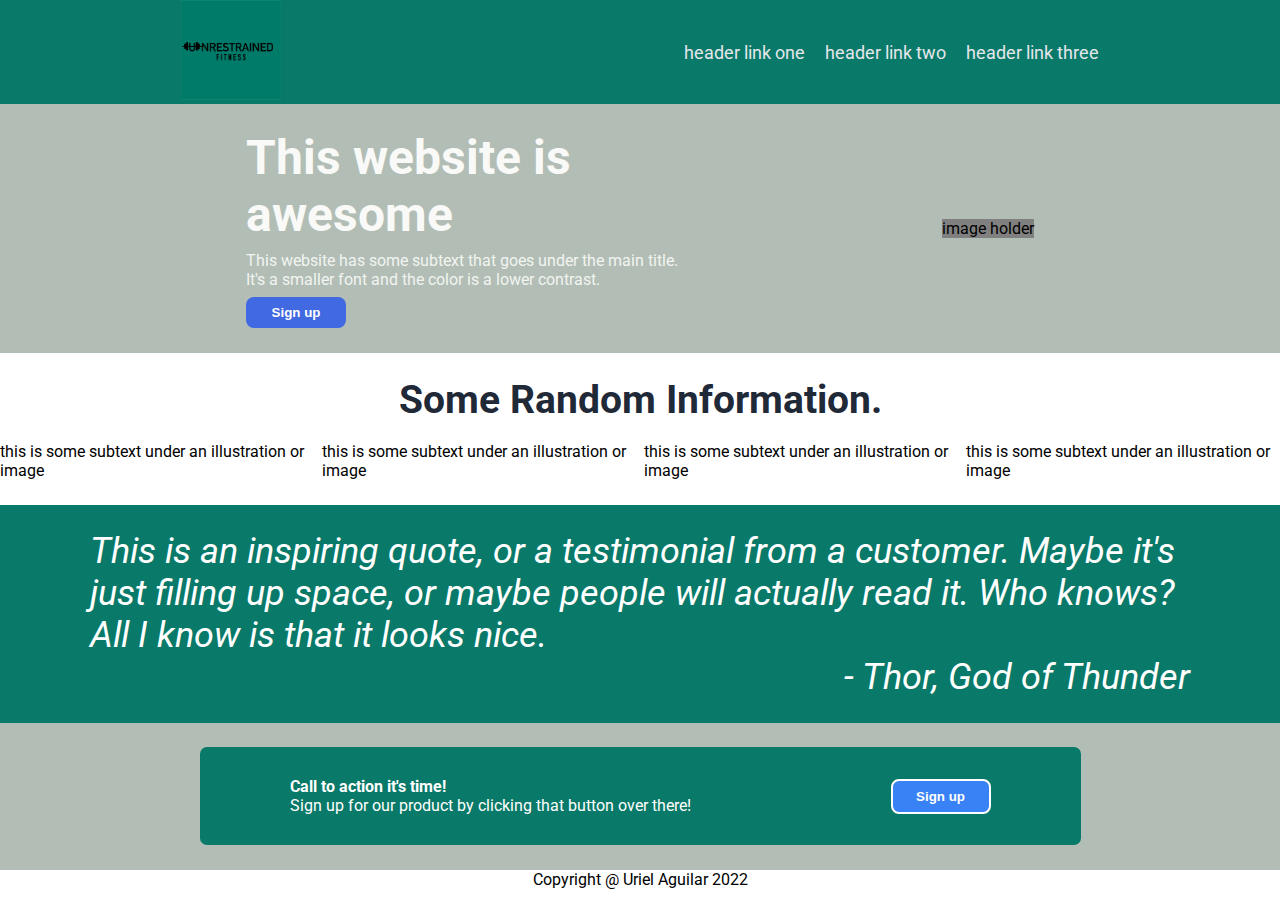
==== index.html @ 5ec1c8d8 "Added Logo to headere" ====
<!DOCTYPE html>
<html lang="en">
<head>
    <meta charset="UTF-8">
    <meta http-equiv="X-UA-Compatible" content="IE=edge">
    <meta name="viewport" content="width=device-width, initial-scale=1.0">
    <title>Uri's Landing Page</title>
    <link href="https://fonts.googleapis.com/css2?family=Roboto:ital,wght@0,300;1,300&display=swap" rel="stylesheet">
    <link rel="stylesheet" href="styles.css">
</head>
<body>
    <div class="header">
        <div class="logo">
            <img src="images/Gymlogo.jpg">
        </div>
        <div class="links">
            <ul>
                <a href=""><li>header link one</li></a>
                <a href=""><li>header link two</li></a>
                <a href=""><li>header link three</li></a>
            </ul>
        </div>
    </div> 
    <div class="main">
        <div class="modal">
            <div class="top">This website is awesome</div>
            <div class="sub">This website has some subtext that goes under the main title. It's a smaller font and the color is a lower contrast.</div>
            <button class="sign">Sign up</button>
        </div>
        <div class="image">
            image holder
        </div>
    </div>
    <div class="random">
        <div class="bold">Some Random Information.</div>
        <div class="random-images">
            <div class="picture1">
                <img>
                <div class="text">this is some subtext under an illustration or image</div>
            </div>
            <div class="picture2">
                <img>
                <div class="text">this is some subtext under an illustration or image</div>
            </div>
            <div class="picture3">
                <img>
                <div class="text">this is some subtext under an illustration or image</div>
            </div>
            <div class="picture4">
                <img>
                <div class="text">this is some subtext under an illustration or image</div>
            </div>
        </div>
    </div>
    <div class="inspiring">  
        <div class="god"> This is an inspiring quote, or a testimonial from a customer. Maybe it's just filling up space, or maybe people will actually read it. Who knows? All I know is that it looks nice.
            <div class="thor">- Thor, God of Thunder</div>
        </div>
    </div>
    <div class="action">
        <div class="call">
            <div class="tight">
                <div class="time">
                    Call to action it's time!
                </div>
                <div class="product">
                    Sign up for our product by clicking that button over there!
                </div>
            </div>
            <button class="there">Sign up</button>
        </div>
    </div>
    <div class="footer">
        Copyright @ Uriel Aguilar 2022
    </div>
</body>
</html>
---- styles.css ----
body {
    margin: 0;
    padding: 0;
    min-height: 100vh;
    display: flex;
    flex-direction: column;
    font-family: 'Roboto', sans-serif;
}
/* Start of header */
.header {
    background-color: #097969;
    display: flex;
    justify-content: space-around;
    align-items: center;
}

.logo img {
    width: auto;
    height: 100px;
}

.links ul {
    display: flex;
    gap: 20px;
}

.links a {
    list-style: none;
    text-decoration: none;
    color:  #E5E7EB;
    font-size: 18px;
}

/* Start of 1st block */
.main {
    background-color: #B2BEB5;
    display: flex;
    justify-content: space-evenly;
    align-items: center;
    flex-grow: 1;
}

.modal {
    display: flex;
    flex-direction: column;
    max-width: 450px;
    gap: 8px;
}

.top {
    font-weight: bolder;
    color: #f9faf8;
    font-size: 48px;
}

.sub {
    color: #f9faf8ea;
}

button {
    padding: 8px 16px;
    border-radius: 8px;
    width: 100px;
}

button.sign {
    background-color: royalblue;
    border: 1px;
    color: white;
    font-weight: bold;
}

.image {
    display: flex;
    max-width: 450px; /* Don't know if we might edit this , leave it for now! */
    background-color: grey;
}
/* Start of 2nd block */

.random {
    background-color: white;
    display: flex;
    flex-direction: column;
    flex-grow: 1;
    justify-content: center;
}

.bold {
    font-size: 39px;
    color: #1f2937;
    font-weight: bolder;
    display: flex;
    justify-content: center;
}

.random-images {
    display: flex;
    justify-content: center;
    gap: 8px;
}

/* Start of 3rd block */

.inspiring {
    background-color: #097969;
    display: flex;
    align-items: center;
    justify-content: center;
    flex-grow: 1;
}

.god {
    font-size: 36px;
    font-style: italic;
    color: white;
    display: flex;
    flex-direction: column;
    width: 1100px;
}


.thor {
    display: flex;
    align-self: flex-end;
}

/* Start of 4th block*/

.action {
    display: flex;
    flex-grow: 1;
    justify-content: center;
    align-items: center;
    background-color: #B2BEB5;
}

.call {
    background-color: #097969;
    color: white;
    display: flex;
    align-items: center;
    padding:  30px 90px;
    border-radius: 7px;
    gap: 200px;
}


.time {
    margin-right: auto;
    font-weight: bold;
}

.call button {
    background-color: #3882f6;
    color: white;
    font-weight: bold;
}

.call button.there {
   border-color: white;
   border-style: solid;
}


/* footer */

.footer {
    background-color: white;
    display: flex;   
    flex-grow: 1;
    max-height: 30px;
    color: black;
    justify-content: center;
}
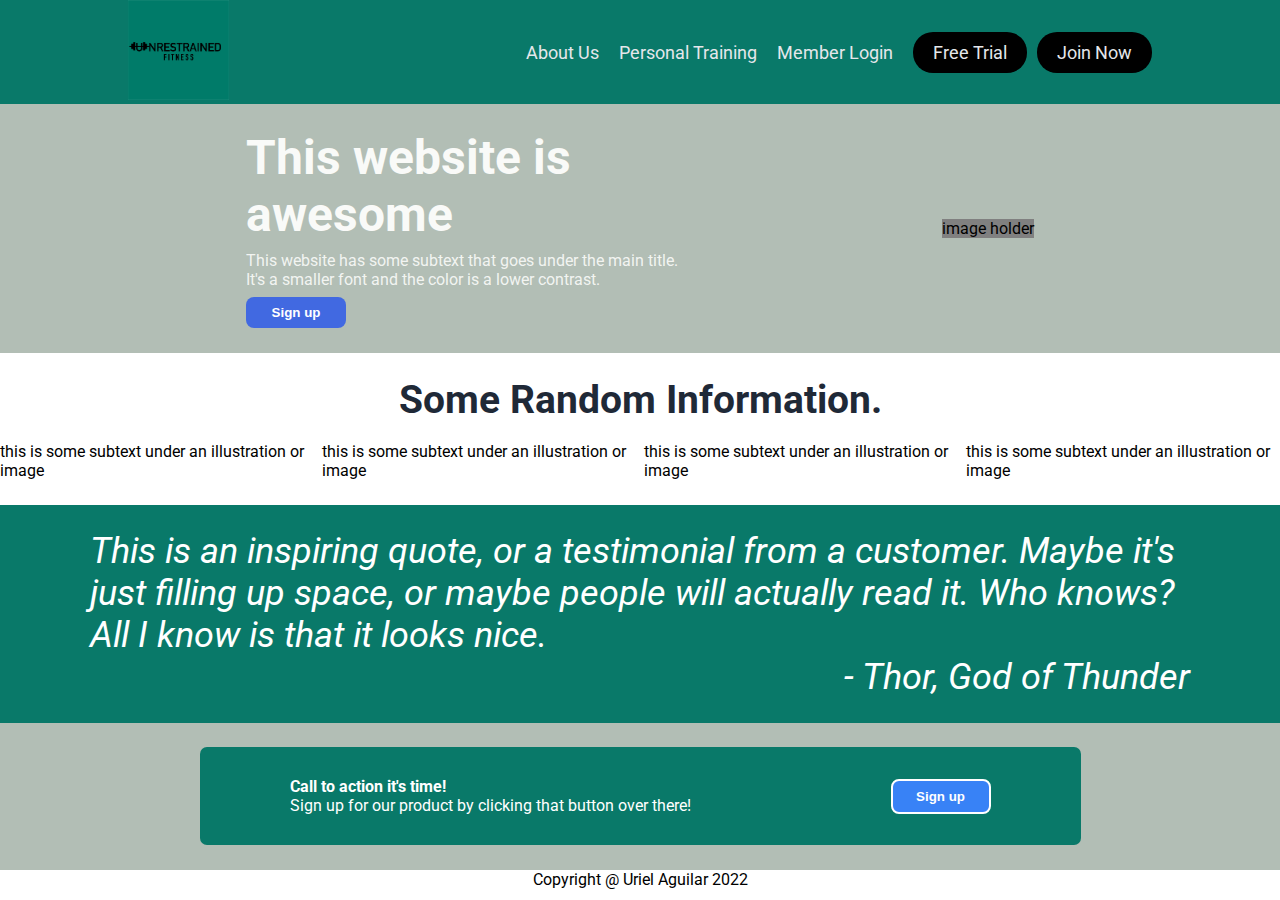
==== commit 249d64be: "Styled buttons to nav bar" ====
--- a/index.html
+++ b/index.html
@@ -4,7 +4,7 @@
     <meta charset="UTF-8">
     <meta http-equiv="X-UA-Compatible" content="IE=edge">
     <meta name="viewport" content="width=device-width, initial-scale=1.0">
-    <title>Uri's Landing Page</title>
+    <title>Unrestrained Fitness</title>
     <link href="https://fonts.googleapis.com/css2?family=Roboto:ital,wght@0,300;1,300&display=swap" rel="stylesheet">
     <link rel="stylesheet" href="styles.css">
 </head>
@@ -15,9 +15,17 @@
         </div>
         <div class="links">
             <ul>
-                <a href=""><li>header link one</li></a>
-                <a href=""><li>header link two</li></a>
-                <a href=""><li>header link three</li></a>
+                <a href=""><li>About Us</li></a>
+                <a href=""><li>Personal Training</li></a>
+                <a href=""><li>Member Login</li></a>
+                <div class="new_members">
+                    <div class="free">
+                        <a href=""><li>Free Trial</li></a>
+                    </div>
+                    <div class="join">
+                        <a href=""><li>Join Now</li></a>
+                    </div>
+                </div>
             </ul>
         </div>
     </div> 
--- a/styles.css
+++ b/styles.css
@@ -19,8 +19,10 @@
     height: 100px;
 }
 
+/* Nav Bar Links*/
 .links ul {
     display: flex;
+    align-items: center;
     gap: 20px;
 }
 
@@ -31,7 +33,25 @@
     font-size: 18px;
 }
 
-/* Start of 1st block */
+/* Buttons in Nav Bar*/
+.new_members {
+    display: flex;
+    gap: 10px;
+}
+
+ .free {
+    background-color: black;
+    padding: 10px 20px;
+    border-radius: 20px;
+ }
+
+ .join  {
+    background-color: black;
+    padding: 10px 20px;
+    border-radius: 20px;
+ }
+
+/* Start of 1st block */ 
 .main {
     background-color: #B2BEB5;
     display: flex;
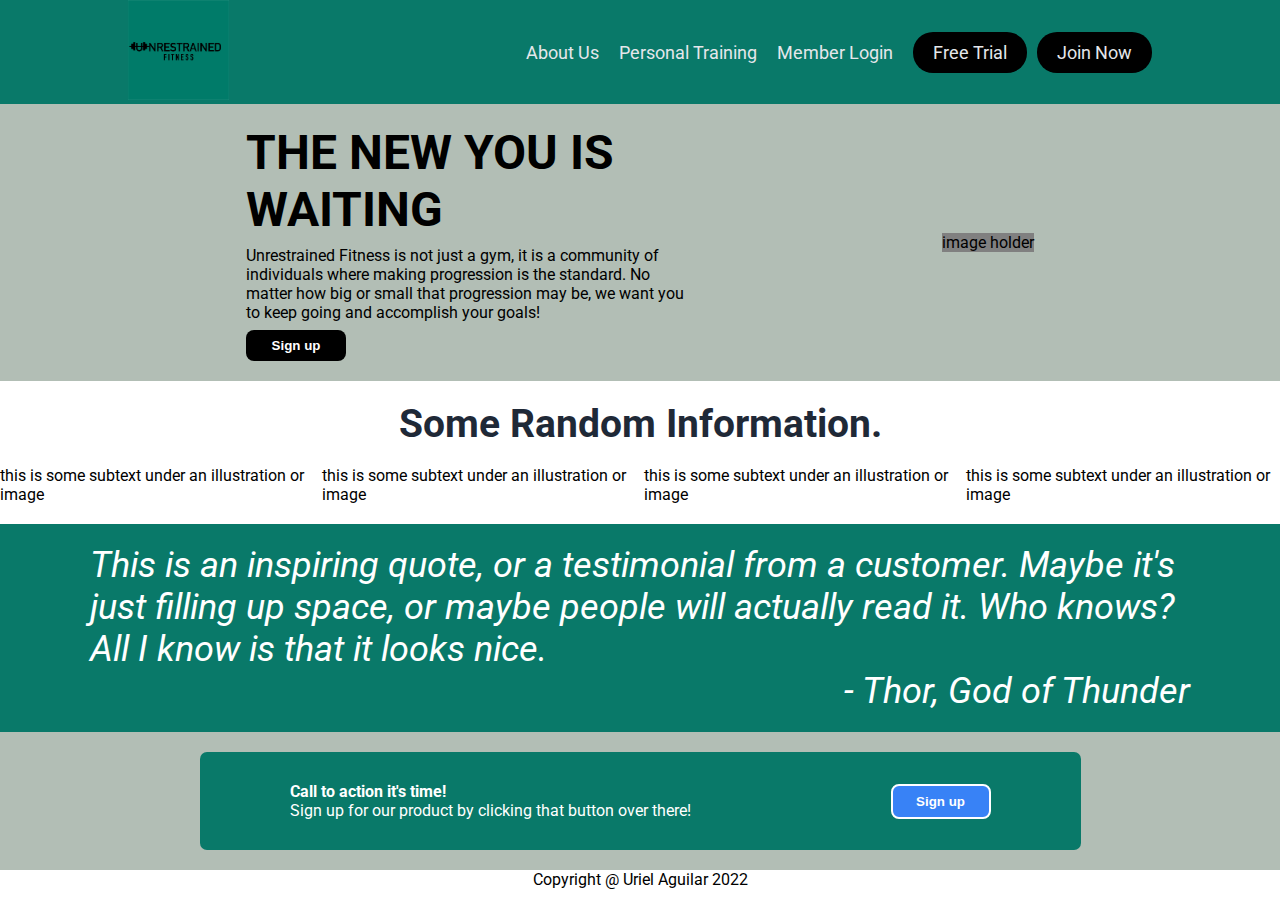
==== commit 0de2b0c5: "Added text to modal" ====
--- a/index.html
+++ b/index.html
@@ -31,8 +31,11 @@
     </div> 
     <div class="main">
         <div class="modal">
-            <div class="top">This website is awesome</div>
-            <div class="sub">This website has some subtext that goes under the main title. It's a smaller font and the color is a lower contrast.</div>
+            <div class="top">THE NEW YOU IS WAITING </div>
+            <div class="sub">
+                Unrestrained Fitness is not just a gym, it is a community of individuals where making progression is the standard. 
+                No matter how big or small that progression may be, we want you to keep going and accomplish your goals!
+            </div>
             <button class="sign">Sign up</button>
         </div>
         <div class="image">
--- a/styles.css
+++ b/styles.css
@@ -6,6 +6,7 @@
     flex-direction: column;
     font-family: 'Roboto', sans-serif;
 }
+
 /* Start of header */
 .header {
     background-color: #097969;
@@ -19,7 +20,6 @@
     height: 100px;
 }
 
-/* Nav Bar Links*/
 .links ul {
     display: flex;
     align-items: center;
@@ -69,12 +69,12 @@
 
 .top {
     font-weight: bolder;
-    color: #f9faf8;
+    color: black;
     font-size: 48px;
 }
 
 .sub {
-    color: #f9faf8ea;
+    color: black;
 }
 
 button {
@@ -84,7 +84,7 @@
 }
 
 button.sign {
-    background-color: royalblue;
+    background-color: black;
     border: 1px;
     color: white;
     font-weight: bold;
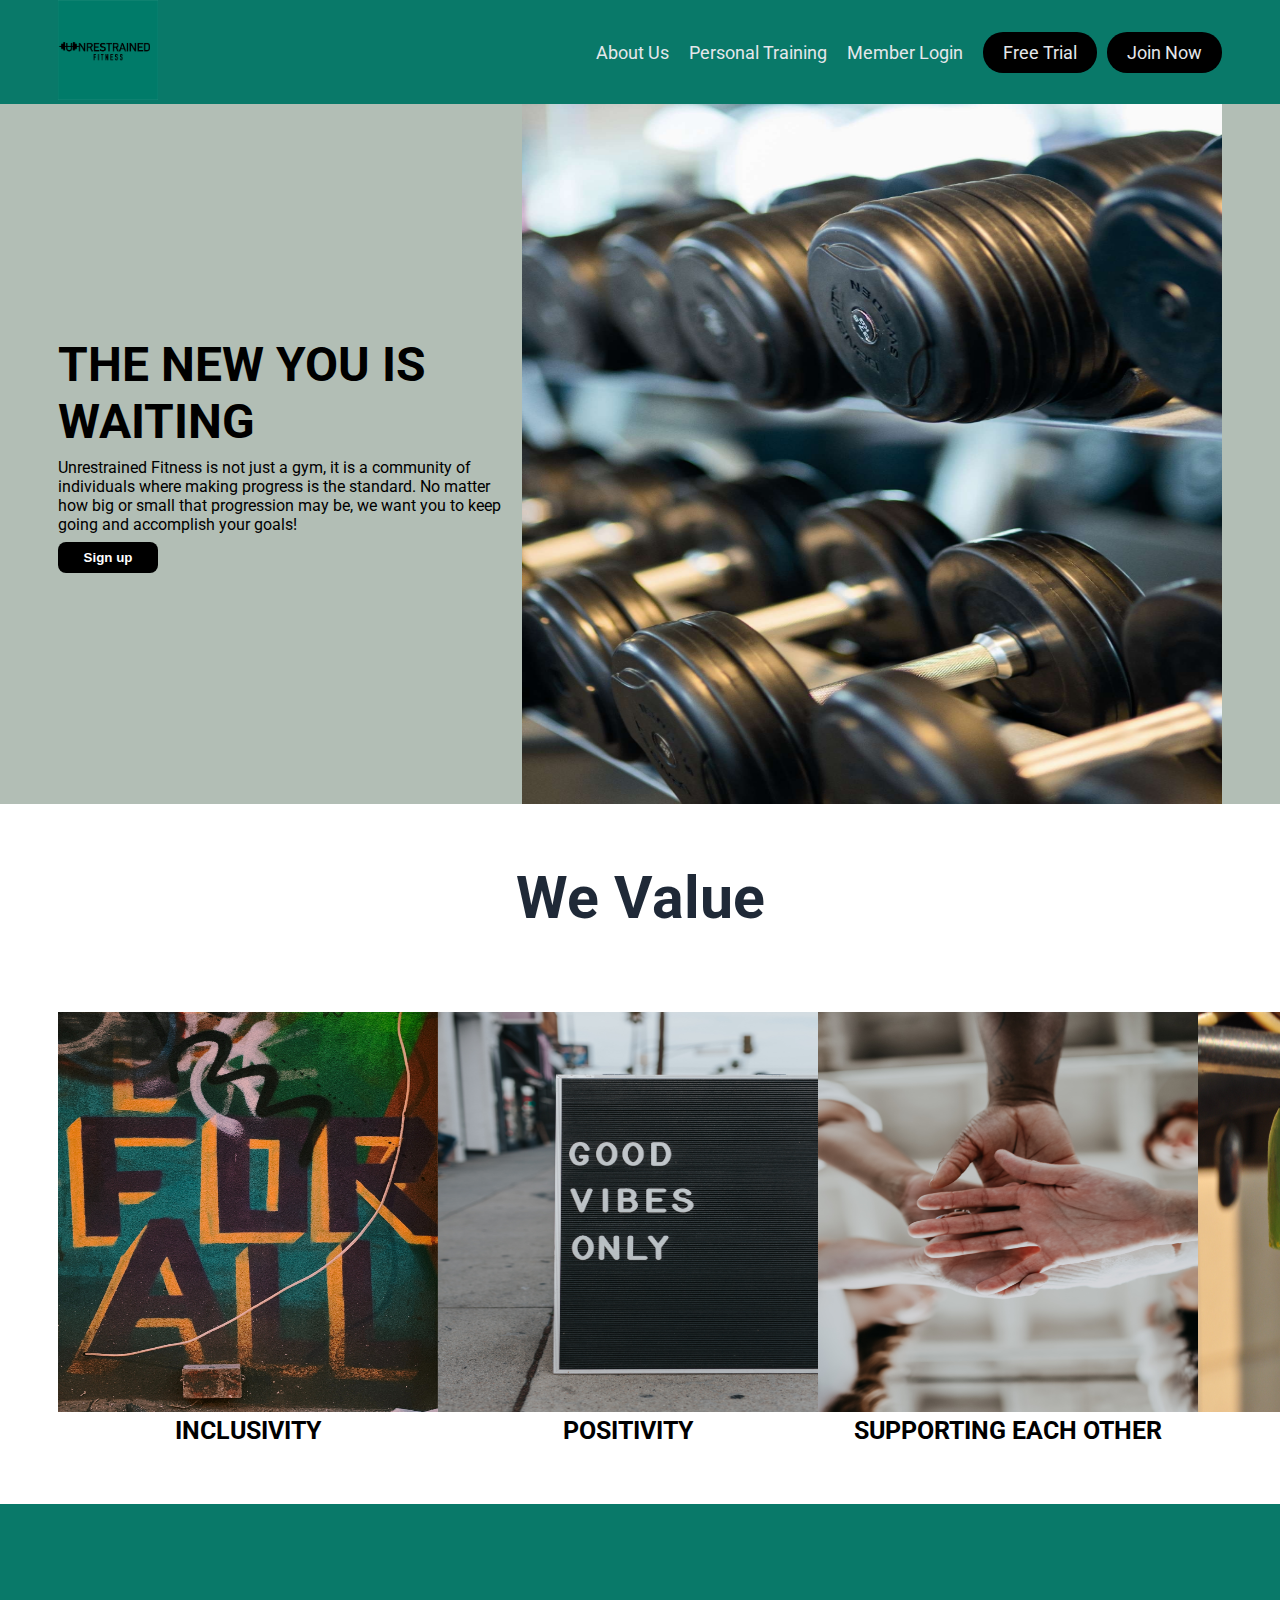
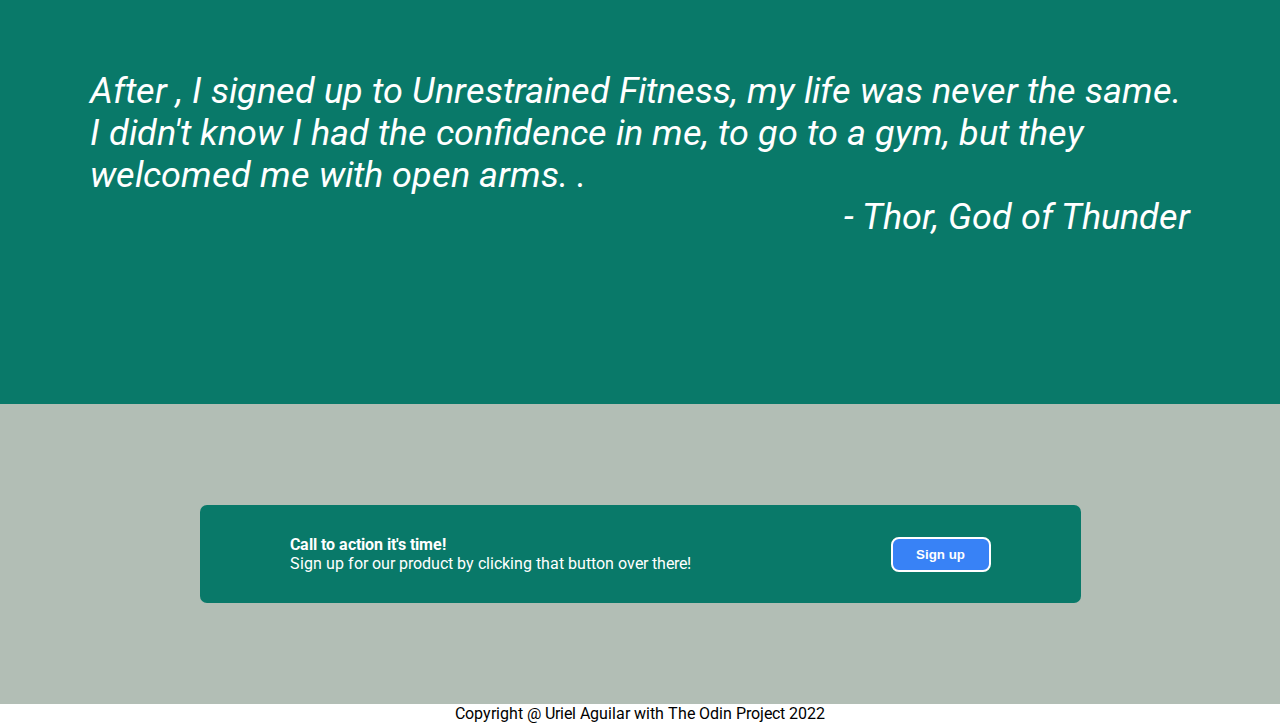
==== commit d76bad1f: "Added Images to landing page and gave height to each block" ====
--- a/index.html
+++ b/index.html
@@ -11,7 +11,7 @@
 <body>
     <div class="header">
         <div class="logo">
-            <img src="images/Gymlogo.jpg">
+            <a href="index.html"><img src="images/Gymlogo.jpg"></a>
         </div>
         <div class="links">
             <ul>
@@ -31,40 +31,41 @@
     </div> 
     <div class="main">
         <div class="modal">
-            <div class="top">THE NEW YOU IS WAITING </div>
+            <div class="top">THE NEW YOU IS WAITING</div>
             <div class="sub">
-                Unrestrained Fitness is not just a gym, it is a community of individuals where making progression is the standard. 
+                Unrestrained Fitness is not just a gym, it is a community of individuals where making progress is the standard. 
                 No matter how big or small that progression may be, we want you to keep going and accomplish your goals!
             </div>
             <button class="sign">Sign up</button>
         </div>
         <div class="image">
-            image holder
+            <img src="./images/pexels-pixabay-260352.jpg">
         </div>
     </div>
     <div class="random">
-        <div class="bold">Some Random Information.</div>
-        <div class="random-images">
+        <div class="bold">We Value</div>
+        <div class="random-images"> 
             <div class="picture1">
-                <img>
-                <div class="text">this is some subtext under an illustration or image</div>
+                <img src="./images/jon-tyson-Bgd9VsD9EvQ-unsplash.jpg">
+                <div class="value">INCLUSIVITY</div>
             </div>
             <div class="picture2">
-                <img>
-                <div class="text">this is some subtext under an illustration or image</div>
+                <img src="./images/mark-adriane-muS2RraYRuQ-unsplash.jpg">
+                <div class="value">POSITIVITY</div>
             </div>
             <div class="picture3">
-                <img>
-                <div class="text">this is some subtext under an illustration or image</div>
+                <img src="./images/sierra-koder-g1-Kch8GznA-unsplash.jpg">
+                <div class="value">SUPPORTING EACH OTHER</div>
             </div>
             <div class="picture4">
-                <img>
-                <div class="text">this is some subtext under an illustration or image</div>
+                <img src="./images/suzanne-d-williams-VMKBFR6r_jg-unsplash.jpg">
+                <div class="value">GROWTH</div>
             </div>
         </div>
     </div>
     <div class="inspiring">  
-        <div class="god"> This is an inspiring quote, or a testimonial from a customer. Maybe it's just filling up space, or maybe people will actually read it. Who knows? All I know is that it looks nice.
+        <div class="god"> After , I signed up to Unrestrained Fitness, my life was never the same. I didn't know I had the confidence in me, to go to a gym, but they welcomed me with open arms.
+                        .
             <div class="thor">- Thor, God of Thunder</div>
         </div>
     </div>
@@ -82,7 +83,7 @@
         </div>
     </div>
     <div class="footer">
-        Copyright @ Uriel Aguilar 2022
+        Copyright @ Uriel Aguilar with The Odin Project 2022
     </div>
 </body>
 </html>--- a/styles.css
+++ b/styles.css
@@ -11,8 +11,9 @@
 .header {
     background-color: #097969;
     display: flex;
-    justify-content: space-around;
-    align-items: center;
+    justify-content: space-between;
+    align-items: center;
+    padding: 0px 58px;
 }
 
 .logo img {
@@ -55,9 +56,10 @@
 .main {
     background-color: #B2BEB5;
     display: flex;
-    justify-content: space-evenly;
-    align-items: center;
-    flex-grow: 1;
+    justify-content: space-between;
+    align-items: center;
+    height: 700px;
+    padding: 0px 58px;
 }
 
 .modal {
@@ -91,9 +93,12 @@
 }
 
 .image {
-    display: flex;
-    max-width: 450px; /* Don't know if we might edit this , leave it for now! */
-    background-color: grey;
+    display: flex; 
+}
+
+.image img {
+    height: 700px;
+    width: 700px;
 }
 /* Start of 2nd block */
 
@@ -101,22 +106,34 @@
     background-color: white;
     display: flex;
     flex-direction: column;
-    flex-grow: 1;
-    justify-content: center;
+    height: 700px;
+    justify-content: center;
+    padding: 0px 58px;
 }
 
 .bold {
-    font-size: 39px;
+    font-size: 59px;
     color: #1f2937;
     font-weight: bolder;
     display: flex;
     justify-content: center;
+    margin-bottom: 80px;
 }
 
 .random-images {
     display: flex;
-    justify-content: center;
-    gap: 8px;
+    justify-content: space-between;
+}
+
+.random-images img {
+    height: 400px;
+    width: 380px;
+}
+
+.value {
+    text-align: center;
+    font-weight: bolder;
+    font-size: 25px;
 }
 
 /* Start of 3rd block */
@@ -126,7 +143,8 @@
     display: flex;
     align-items: center;
     justify-content: center;
-    flex-grow: 1;
+    height: 500px;
+    padding: 0px 58px;
 }
 
 .god {
@@ -148,7 +166,7 @@
 
 .action {
     display: flex;
-    flex-grow: 1;
+    height: 300px;
     justify-content: center;
     align-items: center;
     background-color: #B2BEB5;
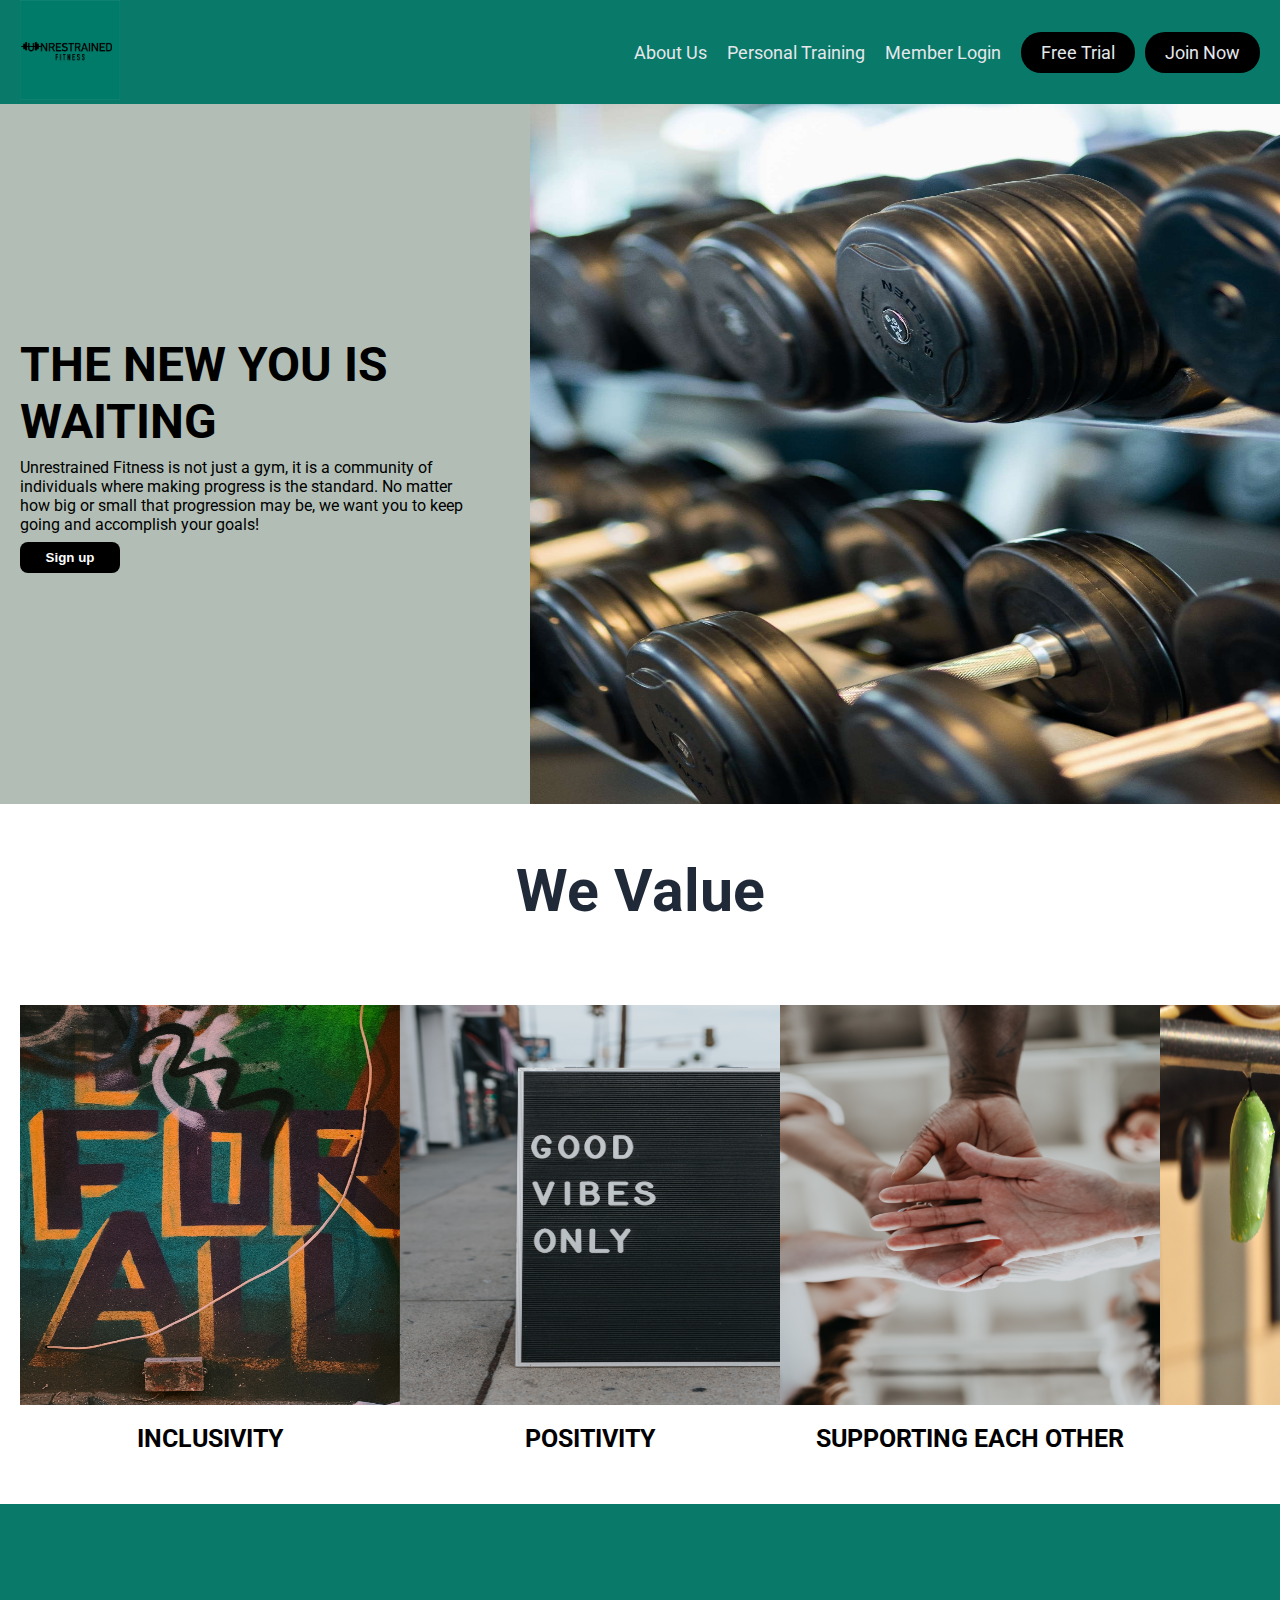
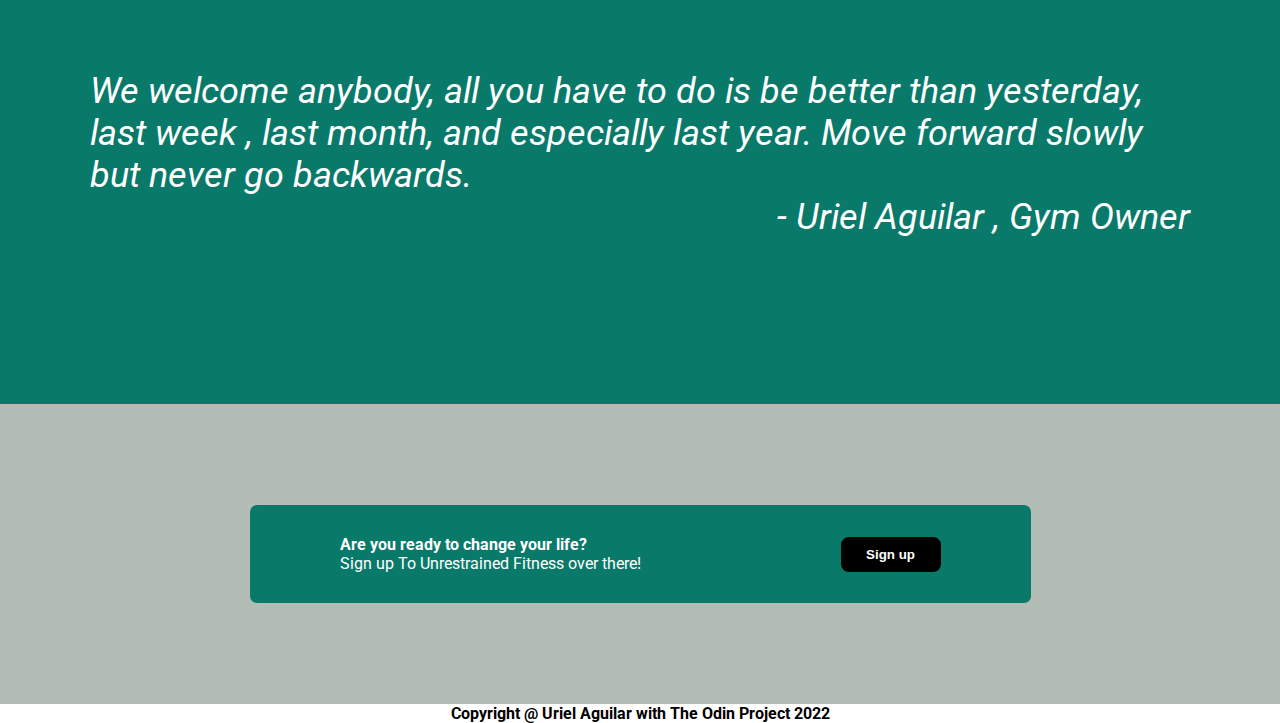
==== commit c34cf63f: "Edited third and forth block" ====
--- a/index.html
+++ b/index.html
@@ -36,7 +36,7 @@
                 Unrestrained Fitness is not just a gym, it is a community of individuals where making progress is the standard. 
                 No matter how big or small that progression may be, we want you to keep going and accomplish your goals!
             </div>
-            <button class="sign">Sign up</button>
+            <a href=""><button class="sign">Sign up</button></a>
         </div>
         <div class="image">
             <img src="./images/pexels-pixabay-260352.jpg">
@@ -64,19 +64,20 @@
         </div>
     </div>
     <div class="inspiring">  
-        <div class="god"> After , I signed up to Unrestrained Fitness, my life was never the same. I didn't know I had the confidence in me, to go to a gym, but they welcomed me with open arms.
-                        .
-            <div class="thor">- Thor, God of Thunder</div>
+        <div class="god">   We welcome anybody, all you have to do is be better than yesterday, last week , last month, and especially last year.
+            Move forward slowly but never go backwards.
+                        
+            <div class="thor">- Uriel Aguilar , Gym Owner</div>
         </div>
     </div>
     <div class="action">
         <div class="call">
             <div class="tight">
                 <div class="time">
-                    Call to action it's time!
+                    Are you ready to change your life?
                 </div>
                 <div class="product">
-                    Sign up for our product by clicking that button over there!
+                    Sign up To Unrestrained Fitness over there!
                 </div>
             </div>
             <button class="there">Sign up</button>
--- a/styles.css
+++ b/styles.css
@@ -13,7 +13,7 @@
     display: flex;
     justify-content: space-between;
     align-items: center;
-    padding: 0px 58px;
+    padding: 0px 20px 0px 20px;
 }
 
 .logo img {
@@ -59,7 +59,7 @@
     justify-content: space-between;
     align-items: center;
     height: 700px;
-    padding: 0px 58px;
+    padding: 0px 0px 0px 20px;
 }
 
 .modal {
@@ -98,7 +98,7 @@
 
 .image img {
     height: 700px;
-    width: 700px;
+    width: 750px;
 }
 /* Start of 2nd block */
 
@@ -108,7 +108,7 @@
     flex-direction: column;
     height: 700px;
     justify-content: center;
-    padding: 0px 58px;
+    padding: 0px 20px 0px 20px;
 }
 
 .bold {
@@ -134,6 +134,7 @@
     text-align: center;
     font-weight: bolder;
     font-size: 25px;
+    margin-top: 15px;
 }
 
 /* Start of 3rd block */
@@ -189,13 +190,13 @@
 }
 
 .call button {
-    background-color: #3882f6;
+    background-color: black;
     color: white;
     font-weight: bold;
 }
 
 .call button.there {
-   border-color: white;
+    border-color: black;
    border-style: solid;
 }
 
@@ -209,4 +210,5 @@
     max-height: 30px;
     color: black;
     justify-content: center;
+    font-weight: bolder;
 }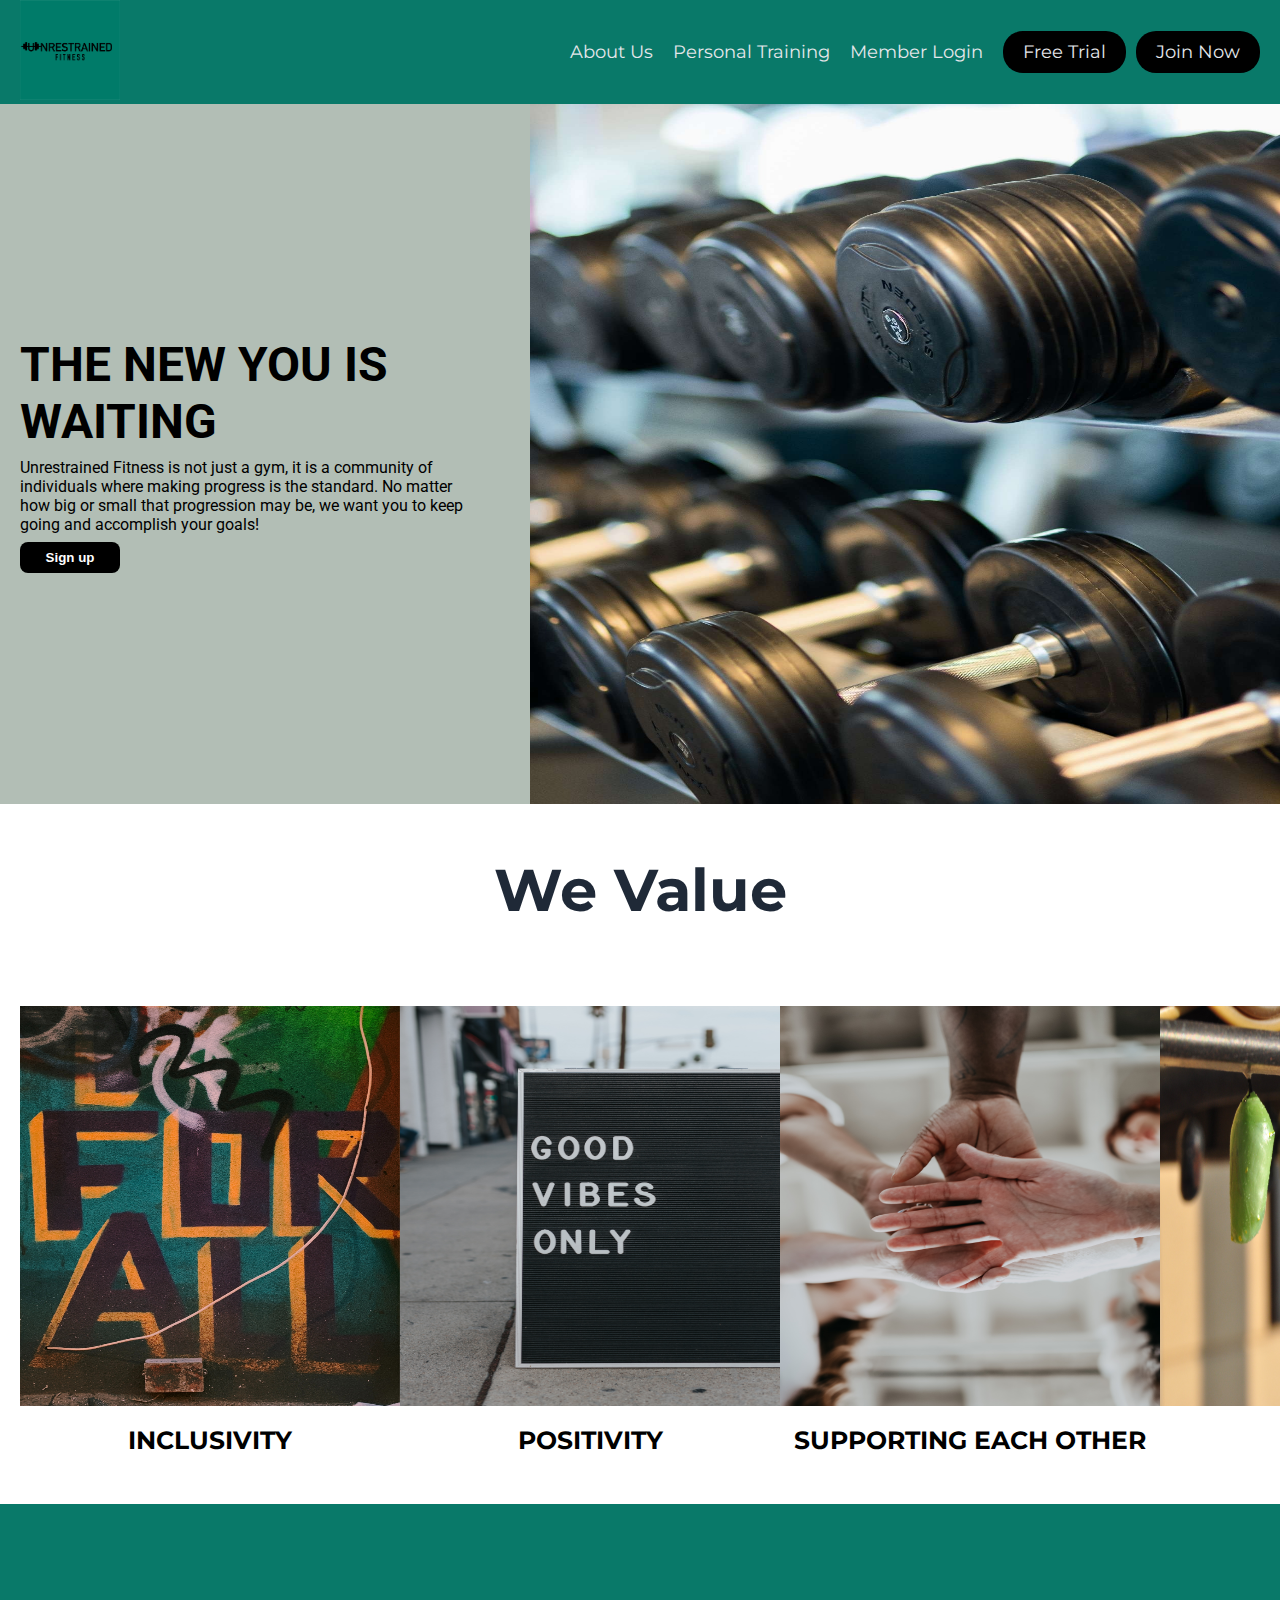
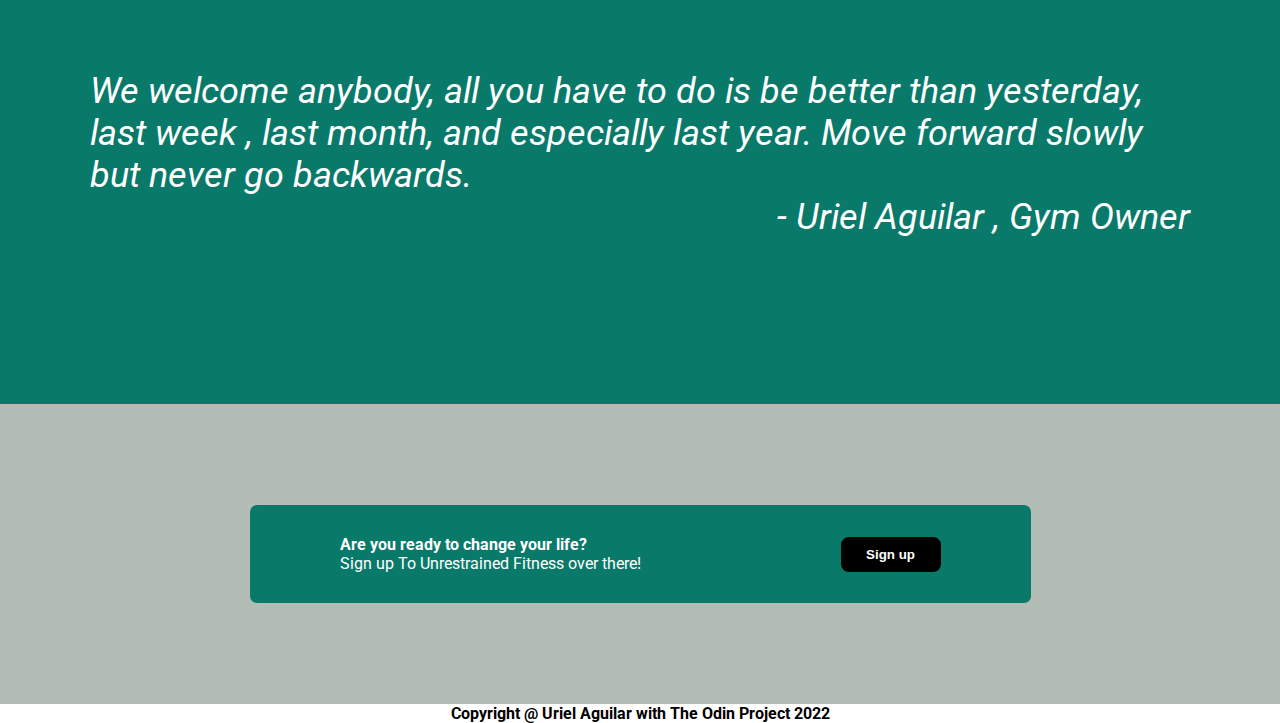
==== commit 84a6a036: "Created Join index and css" ====
--- a/index.html
+++ b/index.html
@@ -6,6 +6,7 @@
     <meta name="viewport" content="width=device-width, initial-scale=1.0">
     <title>Unrestrained Fitness</title>
     <link href="https://fonts.googleapis.com/css2?family=Roboto:ital,wght@0,300;1,300&display=swap" rel="stylesheet">
+    <link href="https://fonts.googleapis.com/css2?family=Montserrat&family=Roboto:ital,wght@0,300;1,300&display=swap" rel="stylesheet">
     <link rel="stylesheet" href="styles.css">
 </head>
 <body>
--- a/styles.css
+++ b/styles.css
@@ -14,6 +14,7 @@
     justify-content: space-between;
     align-items: center;
     padding: 0px 20px 0px 20px;
+    font-family: 'Montserrat', sans-serif;
 }
 
 .logo img {
@@ -109,6 +110,7 @@
     height: 700px;
     justify-content: center;
     padding: 0px 20px 0px 20px;
+    font-family: 'Montserrat', sans-serif;
 }
 
 .bold {
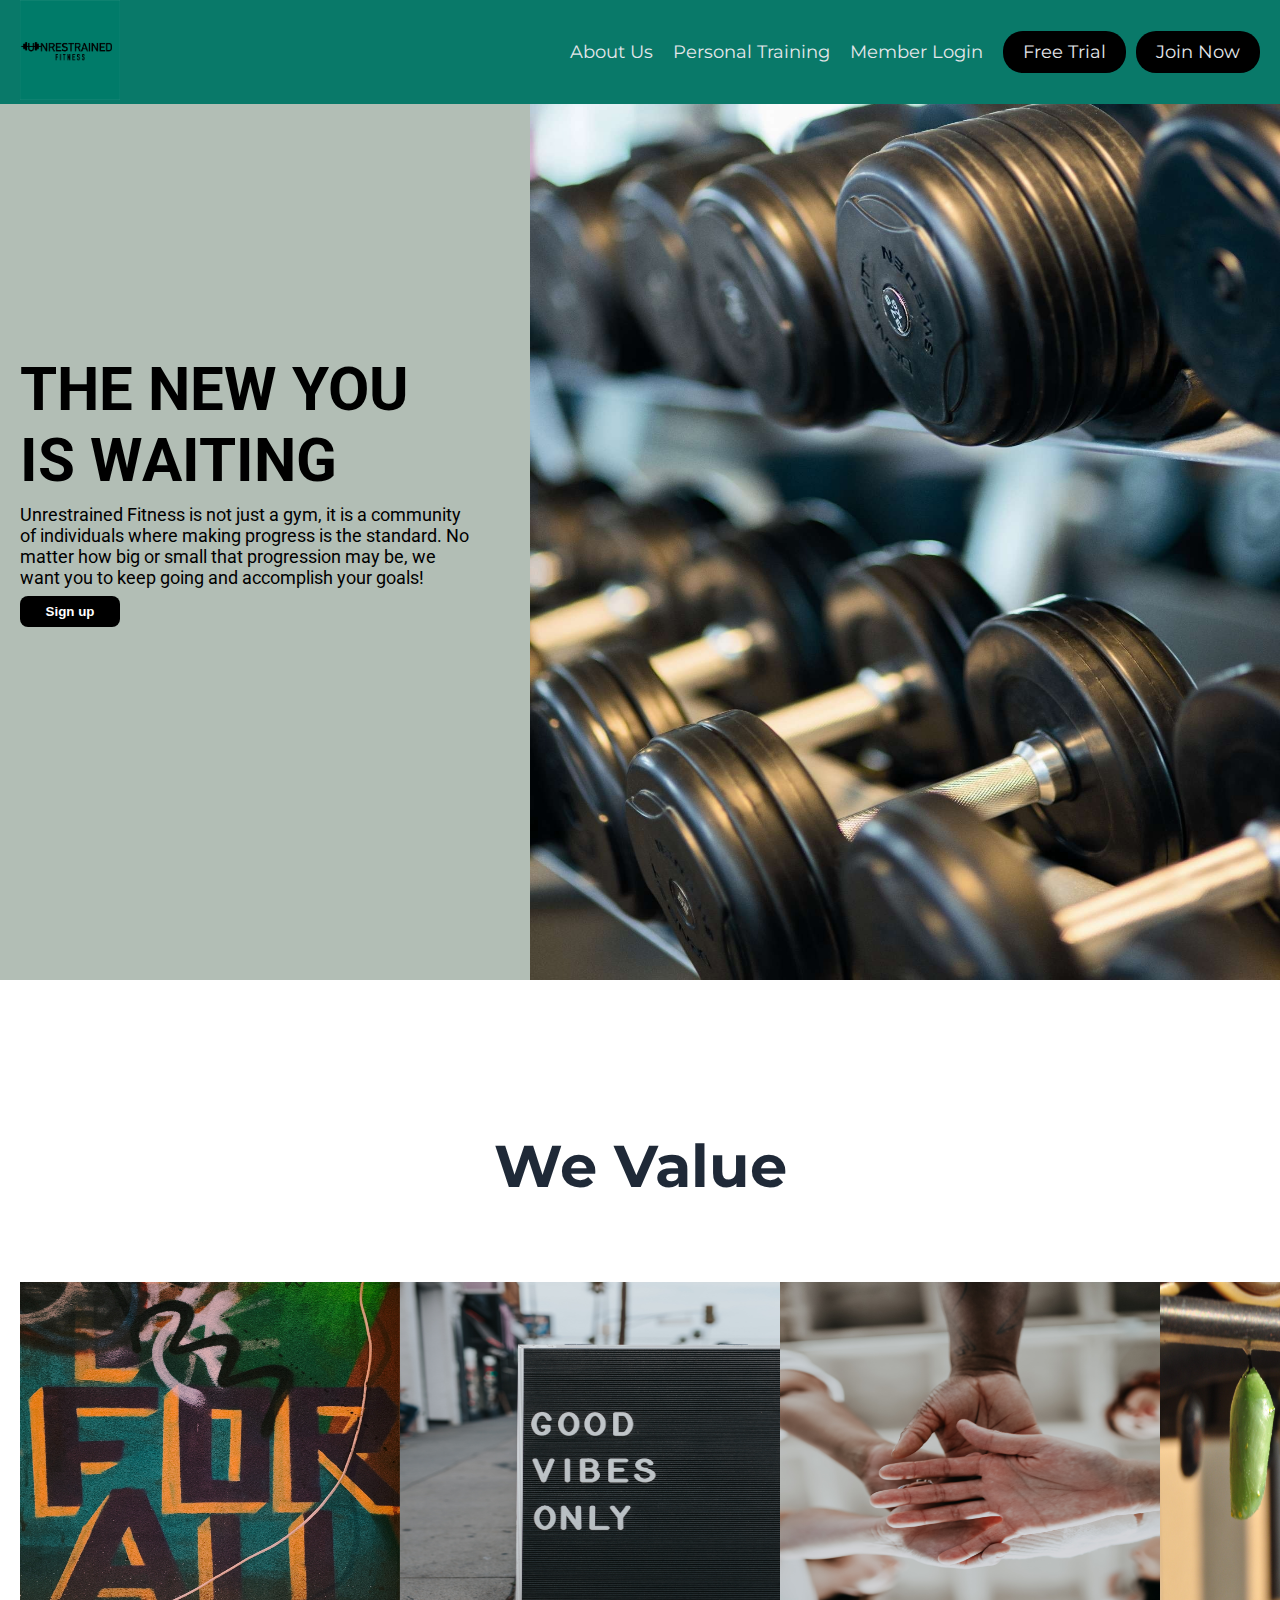
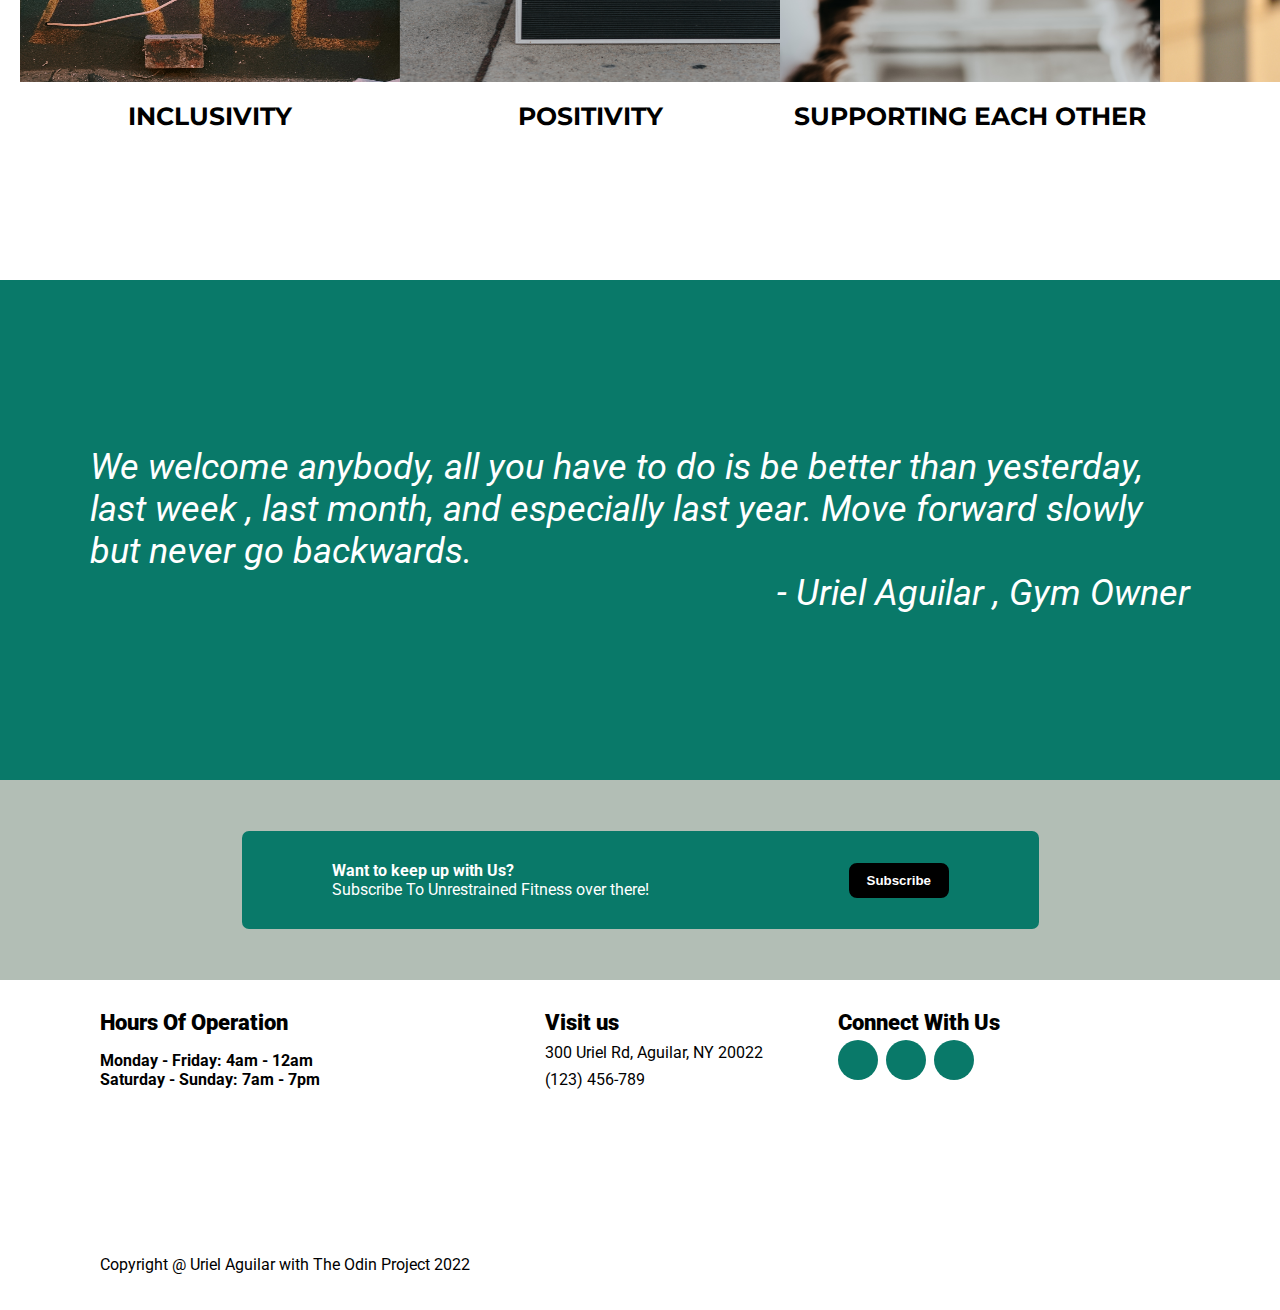
==== commit db275e0b: "Added Content to footer and tweak some of the content" ====
--- a/index.html
+++ b/index.html
@@ -24,7 +24,7 @@
                         <a href=""><li>Free Trial</li></a>
                     </div>
                     <div class="join">
-                        <a href=""><li>Join Now</li></a>
+                        <a href="join.html"><li>Join Now</li></a>
                     </div>
                 </div>
             </ul>
@@ -37,7 +37,7 @@
                 Unrestrained Fitness is not just a gym, it is a community of individuals where making progress is the standard. 
                 No matter how big or small that progression may be, we want you to keep going and accomplish your goals!
             </div>
-            <a href=""><button class="sign">Sign up</button></a>
+            <a href="join.html"><button class="sign">Sign up</button></a>
         </div>
         <div class="image">
             <img src="./images/pexels-pixabay-260352.jpg">
@@ -75,17 +75,56 @@
         <div class="call">
             <div class="tight">
                 <div class="time">
-                    Are you ready to change your life?
+                        Want to keep up with Us?
                 </div>
                 <div class="product">
-                    Sign up To Unrestrained Fitness over there!
+                    Subscribe To Unrestrained Fitness over there!
                 </div>
             </div>
-            <button class="there">Sign up</button>
+            <button class="there">Subscribe</button>
         </div>
     </div>
     <div class="footer">
-        Copyright @ Uriel Aguilar with The Odin Project 2022
+        <div class="hours">
+            <div class="time">
+                <div class="of">
+                    Hours Of Operation
+                </div>
+                <div class="operate">
+                    <ul>
+                        <li>Monday - Friday: 4am - 12am</li>
+                        <li>Saturday - Sunday: 7am - 7pm</li>
+                    </ul>
+                </div>
+            </div>
+            <div class="copy">
+                Copyright @ Uriel Aguilar with The Odin Project 2022
+            </div>
+        </div>
+        <div class="where">
+            <div class="visit">
+                Visit us
+            </div>
+            <div class="location">
+                300 Uriel Rd, Aguilar, NY  20022
+            </div>
+            <div class="phone">
+                (123) 456-789
+            </div>
+        </div>
+        <div class="contact">
+            <div class="up">
+                Connect With Us
+            </div>
+            <div class="logos">
+                <div class="circle1">
+                </div>
+                <div class="circle2">
+                </div>
+                <div class="circle3">
+                </div>
+            </div>
+        </div>
     </div>
 </body>
 </html>--- a/styles.css
+++ b/styles.css
@@ -15,6 +15,10 @@
     align-items: center;
     padding: 0px 20px 0px 20px;
     font-family: 'Montserrat', sans-serif;
+    position: fixed;
+    top: 0;
+    left: 0;
+    right: 0;
 }
 
 .logo img {
@@ -59,7 +63,7 @@
     display: flex;
     justify-content: space-between;
     align-items: center;
-    height: 700px;
+    height: 980px;
     padding: 0px 0px 0px 20px;
 }
 
@@ -73,11 +77,12 @@
 .top {
     font-weight: bolder;
     color: black;
-    font-size: 48px;
+    font-size: 60px;
 }
 
 .sub {
     color: black;
+    font-size: 18px;
 }
 
 button {
@@ -98,7 +103,7 @@
 }
 
 .image img {
-    height: 700px;
+    height: 980px;
     width: 750px;
 }
 /* Start of 2nd block */
@@ -107,7 +112,7 @@
     background-color: white;
     display: flex;
     flex-direction: column;
-    height: 700px;
+    height: 900px;
     justify-content: center;
     padding: 0px 20px 0px 20px;
     font-family: 'Montserrat', sans-serif;
@@ -169,7 +174,7 @@
 
 .action {
     display: flex;
-    height: 300px;
+    height: 200px;
     justify-content: center;
     align-items: center;
     background-color: #B2BEB5;
@@ -208,9 +213,73 @@
 .footer {
     background-color: white;
     display: flex;   
-    flex-grow: 1;
-    max-height: 30px;
+    height: 300px;
     color: black;
-    justify-content: center;
-    font-weight: bolder;
+    padding: 30px 0px 0px 100px;
+    gap: 75px;
+}
+
+.hours {
+    display: flex;
+    flex-direction: column;
+    justify-content: flex-start;
+    gap: 150px;
+}
+
+.of {
+    font-size: 22px;
+    font-weight: 900;
+}
+
+.operate ul {
+    list-style-type: none;
+    padding-left: 0;
+}
+
+.where {
+    display: flex;
+    flex-direction: column;
+    gap: 8px;
+}
+
+.visit {
+    font-size: 22px;
+    font-weight: 900;
+}
+
+.contact {
+    display: flex;
+    flex-direction: column;
+    gap: 5px;
+}
+
+.up {
+    font-size: 22px;
+    font-weight: 900;
+}
+
+.logos {
+    display: flex;
+    gap: 8px;
+}
+
+.circle1 {
+    width: 40px;
+    height: 40px;
+    border-radius: 50%;
+    background-color: #097969;
+}
+
+.circle2 {
+    width: 40px;
+    height: 40px;
+    border-radius: 50%;
+    background-color: #097969;
+}
+
+.circle3 {
+    width: 40px;
+    height: 40px;
+    border-radius: 50%;
+    background-color: #097969;
 }